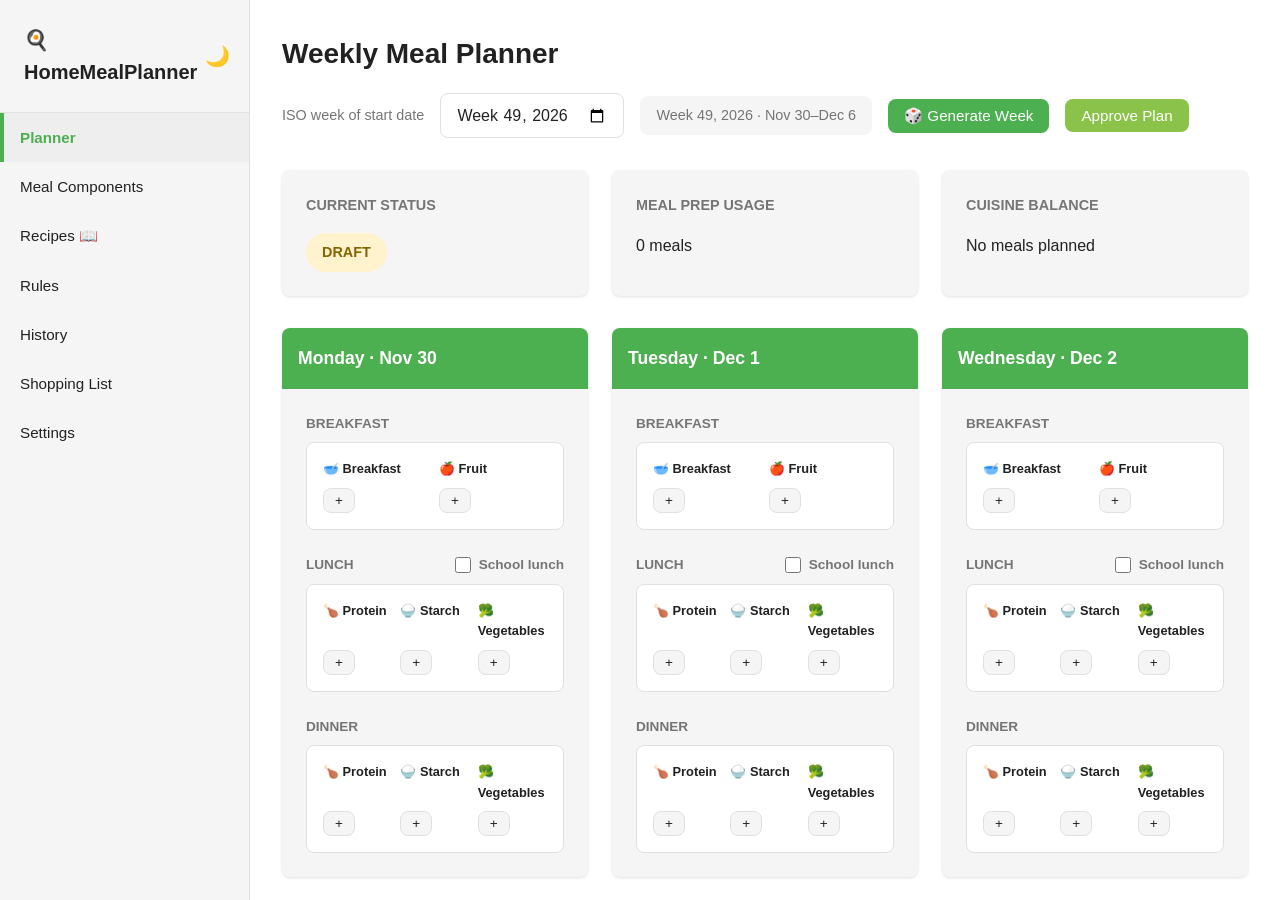
==== index.html @ 92c10267 "Use breakfast and fruit planning slots Co-authored-by: Copilot <223556219+Copilot@users.noreply.gith" ====
<!DOCTYPE html>
<html lang="en">
<head>
    <meta charset="UTF-8">
    <meta name="viewport" content="width=device-width, initial-scale=1.0">
    <title>HomeMealPlanner - Weekly Meal Planning Made Easy</title>
    <link rel="stylesheet" href="css/styles.css">
</head>
<body>
    <div class="app-container">
        <!-- Navigation -->
        <nav class="main-nav">
            <div class="nav-header">
                <h1 class="logo">🍳 HomeMealPlanner</h1>
                <button id="theme-toggle" class="theme-toggle" title="Toggle dark mode">
                    <span class="theme-icon">🌙</span>
                </button>
            </div>
            <ul class="nav-links">
                <li><button class="nav-btn active" data-page="planner">Planner</button></li>
                <li><button class="nav-btn" data-page="meals">Meal Components</button></li>
                <li><button class="nav-btn" data-page="recipes">Recipes 📖</button></li>
                <li><button class="nav-btn" data-page="rules">Rules</button></li>
                <li><button class="nav-btn" data-page="history">History</button></li>
                <li><button class="nav-btn" data-page="shopping">Shopping List</button></li>
                <li><button class="nav-btn" data-page="settings">Settings</button></li>
            </ul>
        </nav>

        <!-- Main Content -->
        <main class="main-content">
            <!-- Planner Page -->
            <section id="planner-page" class="page active">
                <div class="page-header">
                    <h2>Weekly Meal Planner</h2>
                    <div class="header-actions">
                        <label class="week-select-label" for="week-selector">ISO week of start date</label>
                        <input id="week-selector" class="week-selector" type="week" aria-label="Select plan week">
                        <span id="week-display" class="week-display"></span>
                        <button id="btn-generate-week" class="btn btn-primary"><span aria-hidden="true">🎲</span> Generate Week</button>
                        <button id="btn-approve-plan" class="btn btn-success">Approve Plan</button>
                    </div>
                </div>

                <!-- Dashboard Widgets -->
                <div class="dashboard-widgets">
                    <div class="widget">
                        <h3>Current Status</h3>
                        <div id="status-badge" class="status-badge draft">Draft</div>
                    </div>
                    <div class="widget">
                        <h3>Meal Prep Usage</h3>
                        <div id="meal-prep-count">0 meals</div>
                    </div>
                    <div class="widget">
                        <h3>Cuisine Balance</h3>
                        <div id="cuisine-summary">No data</div>
                    </div>
                </div>

                <!-- Week View -->
                <div class="week-container">
                    <div id="week-view" class="week-view">
                        <!-- Days dynamically inserted -->
                    </div>
                </div>

                <!-- Quick Actions -->
                <div class="quick-actions">
                    <button id="btn-regenerate-breakfast" class="btn btn-secondary">Regenerate Breakfast</button>
                    <button id="btn-regenerate-lunch" class="btn btn-secondary">Regenerate Lunch</button>
                    <button id="btn-regenerate-dinner" class="btn btn-secondary">Regenerate Dinner</button>
                </div>
            </section>

            <!-- Meals Page -->
            <section id="meals-page" class="page">
                <div class="page-header">
                    <h2>Meal Components</h2>
                    <button id="btn-add-meal" class="btn btn-primary">+ Add Component</button>
                </div>

                <p class="meal-components-intro">Add reusable components and assign their categories. Breakfast combines a breakfast component and fruit; lunch and dinner combine protein, starch and vegetables. Recipes are linked to components.</p>

                <!-- Search and Filter -->
                <div class="search-filter">
                    <input type="text" id="meal-search" placeholder="Search components..." class="search-input">
                    <select id="meal-filter-category" class="filter-select" aria-label="Filter by component category">
                        <option value="">All Categories</option>
                        <option value="Breakfast">Breakfast</option>
                        <option value="Protein">Protein</option>
                        <option value="Starch">Starch</option>
                        <option value="Fruit">Fruit</option>
                        <option value="Vegetables">Vegetables</option>
                    </select>
                    <select id="meal-filter-type" class="filter-select">
                        <option value="">All Types</option>
                        <option value="Breakfast">Breakfast</option>
                        <option value="Lunch">Lunch</option>
                        <option value="Dinner">Dinner</option>
                    </select>
                    <select id="meal-filter-cuisine" class="filter-select">
                        <option value="">All Cuisines</option>
                        <option value="Italian">Italian</option>
                        <option value="Indian">Indian</option>
                        <option value="Mexican">Mexican</option>
                        <option value="Asian">Asian</option>
                        <option value="Mediterranean">Mediterranean</option>
                        <option value="American">American</option>
                        <option value="Other">Other</option>
                    </select>
                </div>

                <!-- Meals Grid -->
                <div id="meals-grid" class="meals-grid">
                    <!-- Meal cards dynamically inserted -->
                </div>
            </section>

            <!-- Recipes Page -->
            <section id="recipes-page" class="page">
                <div class="page-header">
                    <h2>Recipes 📖</h2>
                    <div class="header-actions">
                        <button id="btn-add-recipe" class="btn btn-primary">+ Add Manually</button>
                        <button id="btn-load-recipe-link" class="btn btn-secondary">Load from Link</button>
                    </div>
                </div>

                <!-- Search -->
                <div class="search-filter">
                    <input type="text" id="recipe-search" placeholder="Search recipes..." class="search-input">
                </div>

                <!-- Recipes Grid -->
                <div id="recipes-grid" class="meals-grid">
                    <!-- Recipe cards dynamically inserted -->
                </div>
            </section>

            <!-- Rules Page -->
            <section id="rules-page" class="page">
                <div class="page-header">
                    <h2>Planning Rules</h2>
                    <button id="btn-add-rule" class="btn btn-primary">+ Add Custom Rule</button>
                </div>

                <div id="rules-list" class="rules-list">
                    <!-- Rules dynamically inserted -->
                </div>
            </section>

            <!-- History Page -->
            <section id="history-page" class="page">
                <div class="page-header">
                    <h2>Planning History</h2>
                </div>

                <div class="history-controls">
                    <input type="text" id="history-search" placeholder="Search meals, cuisines..." class="search-input">
                </div>

                <div id="history-list" class="history-list">
                    <!-- History items dynamically inserted -->
                </div>
            </section>

            <!-- Shopping List Page -->
            <section id="shopping-page" class="page">
                <div class="page-header">
                    <h2>Shopping List</h2>
                    <div class="header-actions">
                        <button id="btn-print-shopping" class="btn btn-secondary">Print</button>
                        <button id="btn-export-shopping" class="btn btn-secondary">Export</button>
                    </div>
                </div>

                <div id="shopping-list" class="shopping-list">
                    <!-- Shopping items dynamically inserted -->
                </div>
            </section>

            <!-- Settings Page -->
            <section id="settings-page" class="page">
                <div class="page-header">
                    <h2>Settings</h2>
                </div>

                <div class="settings-form">
                    <div class="setting-group">
                        <label for="planning-start-day">Planning week starts on:</label>
                        <select id="planning-start-day">
                            <option>Monday</option>
                            <option>Tuesday</option>
                            <option>Wednesday</option>
                            <option>Thursday</option>
                            <option>Friday</option>
                            <option>Saturday</option>
                            <option>Sunday</option>
                        </select>
                        <small>Each plan covers seven days. Changing the start day opens a separate period; existing plans are kept.</small>
                    </div>
                    <div class="setting-group">
                        <label for="cook-for-days">Cook Meals For (days):</label>
                        <input type="number" id="cook-for-days" min="1" max="7" value="2">
                    </div>

                    <div class="setting-group">
                        <label for="history-weeks">Weeks to Avoid in History:</label>
                        <input type="number" id="history-weeks" min="1" max="52" value="4">
                    </div>

                    <div class="setting-group">
                        <label for="recipe-proxy-url">Recipe import proxy URL (optional):</label>
                        <input type="url" id="recipe-proxy-url" placeholder="https://your-worker.workers.dev">
                        <small>Configure a deployed Cloudflare Worker to import from sites that block direct browser access. See the README for setup.</small>
                    </div>

                    <div class="setting-group">
                        <button id="btn-backup" class="btn btn-secondary">Backup Data</button>
                        <button id="btn-restore" class="btn btn-secondary">Restore Data</button>
                    </div>

                    <div class="setting-group">
                        <button id="btn-export-meals" class="btn btn-secondary">Export Component Details</button>
                        <button id="btn-import-meals" class="btn btn-secondary">Import Component Details</button>
                        <small>Use Backup Data to include older simple components. Import replaces saved component details.</small>
                    </div>

                    <div class="setting-group">
                        <button id="btn-save-settings" class="btn btn-primary">Save Settings</button>
                    </div>
                </div>
            </section>
        </main>
    </div>

    <!-- Modals -->
    
    <!-- Add/Edit Meal Modal -->
    <div id="meal-modal" class="modal">
        <div class="modal-content">
            <span class="close-modal">&times;</span>
            <h2 id="meal-modal-title">Add Component</h2>
            <form id="meal-form">
                <div class="form-group">
                    <label for="meal-name">Component Name:</label>
                    <input type="text" id="meal-name" required>
                    <button type="button" id="btn-find-component-info" class="btn btn-secondary">Find ingredients and tags</button>
                    <small>Searches Wikidata using the component name. Choose the correct food and review suggestions; results may be incomplete or inaccurate.</small>
                    <div id="component-info-status" role="status" aria-live="polite"></div>
                    <div id="component-info-results" class="component-info-results"></div>
                    <div id="component-info-preview"></div>
                </div>

                <div class="form-group">
                    <label for="meal-image-url">Component photo URL (optional):</label>
                    <input type="url" id="meal-image-url" placeholder="https://example.com/photo.jpg">
                    <small>Use an image you have permission to display, or search Wikimedia Commons below. A linked recipe photo is used when no component photo is set.</small>
                    <div id="component-photo-preview"></div>
                    <div class="component-photo-search">
                        <input type="text" id="meal-photo-query" aria-label="Photo search terms" placeholder="Photo search terms (defaults to component name)">
                        <button type="button" id="btn-search-component-photo" class="btn btn-secondary">Find photos</button>
                    </div>
                    <small>Searching sends the search terms to Wikimedia Commons.</small>
                    <div id="component-photo-status" role="status" aria-live="polite"></div>
                    <div id="component-photo-results" class="component-photo-results"></div>
                    <div id="component-photo-credit"></div>
                </div>

                <fieldset class="form-group checkbox-options">
                    <legend>Meal types (select all that apply):</legend>
                    <div class="checkbox-options-grid">
                        <label><input type="checkbox" name="meal-type" value="Breakfast"> Breakfast</label>
                        <label><input type="checkbox" name="meal-type" value="Lunch"> Lunch</label>
                        <label><input type="checkbox" name="meal-type" value="Dinner"> Dinner</label>
                    </div>
                    <small>Select at least one meal type.</small>
                </fieldset>

                <fieldset class="form-group checkbox-options">
                    <legend>Categories (select all that apply):</legend>
                    <div class="checkbox-options-grid">
                        <label><input type="checkbox" name="meal-category" value="Breakfast"> 🥣 Breakfast</label>
                        <label><input type="checkbox" name="meal-category" value="Protein"> 🍗 Protein</label>
                        <label><input type="checkbox" name="meal-category" value="Starch"> 🍚 Starch</label>
                        <label><input type="checkbox" name="meal-category" value="Fruit"> 🍎 Fruit</label>
                        <label><input type="checkbox" name="meal-category" value="Vegetables"> 🥦 Vegetables</label>
                    </div>
                    <small>Choose at least one category for planning. Linked recipe categories are also included; edit the recipe to change them.</small>
                </fieldset>

                <div class="form-group">
                    <label for="meal-cuisine">Cuisine:</label>
                    <input type="text" id="meal-cuisine" placeholder="e.g., Italian">
                </div>

                <div class="form-group" id="meal-protein-group" hidden>
                    <label for="meal-protein">Protein type (optional):</label>
                    <select id="meal-protein">
                        <option value="">Select or Enter</option>
                        <option value="Chicken">Chicken</option>
                        <option value="Fish">Fish</option>
                        <option value="Beef">Beef</option>
                        <option value="Pork">Pork</option>
                        <option value="Vegetarian">Vegetarian</option>
                        <option value="Vegan">Vegan</option>
                    </select>
                    <input type="text" id="meal-protein-custom" placeholder="Or enter custom protein">
                </div>

                <div class="form-group">
                    <label for="meal-difficulty">Difficulty:</label>
                    <select id="meal-difficulty">
                        <option value="Easy">Easy</option>
                        <option value="Medium">Medium</option>
                        <option value="Hard">Hard</option>
                    </select>
                </div>

                <div class="form-group">
                    <label>Meal Prep Friendly:</label>
                    <div class="checkbox-inline">
                        <input type="checkbox" id="meal-prep-friendly">
                        <label for="meal-prep-friendly">Yes</label>
                    </div>
                </div>

                <div class="form-group" id="meal-prep-days-group" style="display:none;">
                    <label for="meal-prep-days">Meal Prep Days:</label>
                    <input type="number" id="meal-prep-days" min="1" max="7" value="2">
                </div>

                <div class="form-group">
                    <label for="meal-ingredients">Ingredients (comma-separated):</label>
                    <textarea id="meal-ingredients" rows="3" placeholder="Chicken, Rice, Tomatoes, ..."></textarea>
                </div>

                <div class="form-group">
                    <label for="meal-food-groups">Food Groups (comma-separated):</label>
                    <textarea id="meal-food-groups" rows="2" placeholder="Rice, Chicken, ..."></textarea>
                </div>

                <div class="form-group">
                    <label for="meal-tags">Tags (comma-separated):</label>
                    <input type="text" id="meal-tags" placeholder="Family Favourite, Quick, ...">
                </div>

                <div class="form-actions">
                    <button type="submit" class="btn btn-primary">Save Component</button>
                    <button type="button" id="btn-cancel-meal" class="btn btn-secondary">Cancel</button>
                </div>
            </form>
        </div>
    </div>

    <!-- Add/Edit Recipe Modal -->
    <div id="recipe-modal" class="modal">
        <div class="modal-content">
            <span class="close-modal">&times;</span>
            <h2 id="recipe-modal-title">Add Recipe</h2>
            <form id="recipe-form">
                <div class="form-group">
                    <label for="recipe-import-url">Load recipe from a webpage:</label>
                    <div class="recipe-import-controls">
                        <input type="url" id="recipe-import-url" placeholder="https://example.com/recipe">
                        <button type="button" id="btn-import-recipe-url" class="btn btn-secondary">Load Recipe</button>
                    </div>
                    <small class="recipe-import-help">Optional. Import works on sites that allow browser access and publish recipe data. You can always enter the recipe manually below.</small>
                    <div id="recipe-import-status" class="recipe-import-status" role="status" aria-live="polite"></div>
                </div>

                <div id="recipe-import-preview" class="recipe-import-preview" hidden></div>

                <div class="form-group">
                    <label for="recipe-source-url">Original recipe link:</label>
                    <input type="url" id="recipe-source-url" placeholder="https://example.com/recipe">
                </div>

                <div class="form-group">
                    <label for="recipe-image-url">Recipe image URL:</label>
                    <input type="url" id="recipe-image-url" placeholder="https://example.com/recipe-photo.jpg">
                </div>

                <div class="form-group">
                    <label for="recipe-meal-link">Connect to a meal component:</label>
                    <select id="recipe-meal-link">
                        <option value="">Not linked to a component</option>
                    </select>
                </div>

                <div class="form-group" id="recipe-create-meal-group" hidden>
                    <button type="button" id="btn-create-meal-from-recipe" class="btn btn-secondary">Create a component from this recipe</button>
                    <small class="recipe-import-help">Opens a pre-filled component form. Choose its meal types and save to link it to this recipe.</small>
                </div>

                <div class="form-group">
                    <label for="recipe-name">Recipe Name:</label>
                    <input type="text" id="recipe-name" required>
                </div>

                <fieldset class="form-group checkbox-options">
                    <legend>Recipe categories (select all that apply):</legend>
                    <div class="checkbox-options-grid">
                        <label><input type="checkbox" name="recipe-category" value="Breakfast"> Breakfast</label>
                        <label><input type="checkbox" name="recipe-category" value="Protein"> Protein</label>
                        <label><input type="checkbox" name="recipe-category" value="Starch"> Starch</label>
                        <label><input type="checkbox" name="recipe-category" value="Fruit"> Fruit</label>
                        <label><input type="checkbox" name="recipe-category" value="Vegetables"> Vegetables</label>
                        <label><input type="checkbox" name="recipe-category" value="Dessert"> Dessert</label>
                    </div>
                    <small class="recipe-import-help">Link imports suggest a category. You can select more than one or change them before saving.</small>
                </fieldset>

                <div class="form-group">
                    <label for="recipe-difficulty">Difficulty:</label>
                    <select id="recipe-difficulty">
                        <option value="Easy">Easy</option>
                        <option value="Medium">Medium</option>
                        <option value="Hard">Hard</option>
                    </select>
                </div>

                <div class="form-group">
                    <label for="recipe-prep-time">Prep Time (minutes):</label>
                    <input type="number" id="recipe-prep-time" min="0" value="15">
                </div>

                <div class="form-group">
                    <label for="recipe-cook-time">Cook Time (minutes):</label>
                    <input type="number" id="recipe-cook-time" min="0" value="30">
                </div>

                <div class="form-group">
                    <label for="recipe-servings">Servings:</label>
                    <input type="number" id="recipe-servings" min="1" value="4">
                </div>

                <div class="form-group">
                    <label for="recipe-ingredients">Ingredients (one per line, format: amount unit - ingredient):</label>
                    <textarea id="recipe-ingredients" rows="5" placeholder="2 cups flour&#10;200g butter&#10;3 eggs"></textarea>
                </div>

                <div class="form-group">
                    <label for="recipe-instructions">Instructions:</label>
                    <textarea id="recipe-instructions" rows="6" placeholder="Step-by-step instructions..."></textarea>
                </div>

                <div class="form-group">
                    <label for="recipe-notes">Notes:</label>
                    <textarea id="recipe-notes" rows="3" placeholder="Tips, variations, etc."></textarea>
                </div>

                <div class="form-group">
                    <label for="recipe-tags">Tags (comma-separated):</label>
                    <input type="text" id="recipe-tags" placeholder="Quick, Vegetarian, ...">
                </div>

                <div class="form-actions">
                    <button type="submit" class="btn btn-primary">Save Recipe</button>
                    <button type="button" class="btn btn-secondary" onclick="document.getElementById('recipe-modal').classList.remove('active')">Cancel</button>
                </div>
            </form>
        </div>
    </div>

    <!-- Add/Edit Rule Modal -->
    <div id="rule-modal" class="modal">
        <div class="modal-content">
            <span class="close-modal">&times;</span>
            <h2 id="rule-modal-title">Add Custom Rule</h2>
            <form id="rule-form">
                <div class="form-group">
                    <label for="rule-name">Rule Name:</label>
                    <input type="text" id="rule-name" required placeholder="e.g., Vegetarian Wednesday">
                </div>

                <div class="form-group">
                    <label for="rule-description">Description:</label>
                    <textarea id="rule-description" rows="2" placeholder="Describe the rule..."></textarea>
                </div>

                <div class="form-actions">
                    <button type="submit" class="btn btn-primary">Save Rule</button>
                    <button type="button" class="btn btn-secondary" onclick="document.getElementById('rule-modal').classList.remove('active')">Cancel</button>
                </div>
            </form>
        </div>
    </div>

    <!-- Recipe View Modal -->
    <div id="recipe-view-modal" class="modal" role="dialog" aria-modal="true" aria-labelledby="recipe-view-title">
        <div class="modal-content">
            <button type="button" class="close-modal recipe-view-close" aria-label="Close recipe details">&times;</button>
            <h2 id="recipe-view-title">Recipe details</h2>
            <div id="recipe-view-content"></div>
        </div>
    </div>

    <!-- Meal Picker Modal -->
    <div id="meal-picker-modal" class="modal">
        <div class="modal-content">
            <span class="close-modal">&times;</span>
            <h2 id="meal-picker-title">Select Component</h2>
            <div class="meal-picker-controls">
                <input type="text" id="picker-search" placeholder="Search components..." class="search-input" aria-label="Search components">
            </div>
            <div id="meal-picker-list" class="meal-picker-list">
                <!-- Meals dynamically inserted -->
            </div>
        </div>
    </div>

    <!-- Confirmation Modal -->
    <div id="confirm-modal" class="modal">
        <div class="modal-content">
            <h2 id="confirm-title">Confirm Action</h2>
            <p id="confirm-message"></p>
            <div class="form-actions">
                <button id="confirm-yes" class="btn btn-primary">Yes</button>
                <button id="confirm-no" class="btn btn-secondary">Cancel</button>
            </div>
        </div>
    </div>

    <!-- Scripts -->
    <script src="js/app.js"></script>
    <script src="js/storage.js"></script>
    <script src="js/repository.js"></script>
    <script src="js/rules.js"></script>
    <script src="js/planner.js"></script>
    <script src="js/shopping.js"></script>
    <script src="js/history.js"></script>
    <script src="js/settings.js"></script>
    <script src="js/recipes.js"></script>
    <script src="js/ui.js"></script>
</body>
</html>
---- css/styles.css ----
/* Root Variables */
:root {
    --primary-color: #4CAF50;
    --secondary-color: #2196F3;
    --success-color: #8BC34A;
    --danger-color: #f44336;
    --warning-color: #ff9800;
    --info-color: #2196F3;
    
    --bg-primary: #ffffff;
    --bg-secondary: #f5f5f5;
    --bg-tertiary: #eeeeee;
    --text-primary: #212121;
    --text-secondary: #757575;
    --border-color: #e0e0e0;
    
    --shadow-sm: 0 1px 3px rgba(0,0,0,0.12);
    --shadow-md: 0 4px 6px rgba(0,0,0,0.15);
    --shadow-lg: 0 8px 16px rgba(0,0,0,0.2);
    
    --spacing-xs: 0.25rem;
    --spacing-sm: 0.5rem;
    --spacing-md: 1rem;
    --spacing-lg: 1.5rem;
    --spacing-xl: 2rem;
    
    --border-radius: 8px;
    --transition: all 0.3s ease;
}

/* Dark Mode */
body.dark-mode {
    --bg-primary: #121212;
    --bg-secondary: #1e1e1e;
    --bg-tertiary: #2c2c2c;
    --text-primary: #ffffff;
    --text-secondary: #b0b0b0;
    --border-color: #404040;
}

/* Global Styles */
* {
    margin: 0;
    padding: 0;
    box-sizing: border-box;
}

html, body {
    height: 100%;
    width: 100%;
}

body {
    font-family: -apple-system, BlinkMacSystemFont, 'Segoe UI', Roboto, Oxygen, Ubuntu, Cantarell, sans-serif;
    background-color: var(--bg-primary);
    color: var(--text-primary);
    transition: var(--transition);
    line-height: 1.6;
}

/* App Container */
.app-container {
    display: flex;
    height: 100vh;
    overflow: hidden;
}

/* Navigation */
.main-nav {
    width: 250px;
    background-color: var(--bg-secondary);
    border-right: 1px solid var(--border-color);
    overflow-y: auto;
    display: flex;
    flex-direction: column;
}

.nav-header {
    padding: var(--spacing-lg);
    border-bottom: 1px solid var(--border-color);
    display: flex;
    justify-content: space-between;
    align-items: center;
}

.logo {
    font-size: 1.25rem;
    font-weight: 600;
    margin: 0;
}

.theme-toggle {
    background: none;
    border: none;
    cursor: pointer;
    font-size: 1.25rem;
    padding: var(--spacing-sm);
    border-radius: 50%;
    transition: var(--transition);
}

.theme-toggle:hover {
    background-color: var(--border-color);
}

.nav-links {
    list-style: none;
    flex: 1;
    overflow-y: auto;
}

.nav-btn {
    width: 100%;
    padding: var(--spacing-md);
    border: none;
    background: none;
    color: var(--text-primary);
    cursor: pointer;
    text-align: left;
    transition: var(--transition);
    border-left: 4px solid transparent;
    font-size: 0.95rem;
}

.nav-btn:hover {
    background-color: var(--bg-tertiary);
}

.nav-btn.active {
    background-color: var(--bg-tertiary);
    border-left-color: var(--primary-color);
    color: var(--primary-color);
    font-weight: 600;
}

/* Main Content */
.main-content {
    flex: 1;
    overflow-y: auto;
    padding: var(--spacing-xl);
    background-color: var(--bg-primary);
}

.page {
    display: none;
}

.page.active {
    display: block;
    animation: fadeIn 0.3s ease-in;
}

@keyframes fadeIn {
    from {
        opacity: 0;
    }
    to {
        opacity: 1;
    }
}

/* Page Header */
.page-header {
    display: flex;
    justify-content: space-between;
    align-items: center;
    margin-bottom: var(--spacing-xl);
    flex-wrap: wrap;
    gap: var(--spacing-md);
}

.page-header h2 {
    font-size: 1.75rem;
    color: var(--text-primary);
}

.header-actions {
    display: flex;
    gap: var(--spacing-md);
    align-items: center;
    flex-wrap: wrap;
}

.week-display {
    font-size: 0.9rem;
    color: var(--text-secondary);
    background-color: var(--bg-secondary);
    padding: var(--spacing-sm) var(--spacing-md);
    border-radius: var(--border-radius);
}

.week-select-label {
    font-size: 0.9rem;
    color: var(--text-secondary);
}

.week-selector {
    padding: var(--spacing-sm) var(--spacing-md);
    border: 1px solid var(--border-color);
    border-radius: var(--border-radius);
    background-color: var(--bg-primary);
    color: var(--text-primary);
    font: inherit;
}

/* Buttons */
.btn {
    padding: var(--spacing-sm) var(--spacing-md);
    border: none;
    border-radius: var(--border-radius);
    cursor: pointer;
    font-size: 0.95rem;
    font-weight: 500;
    transition: var(--transition);
    white-space: nowrap;
}

.btn-primary {
    background-color: var(--primary-color);
    color: white;
}

.btn-primary:hover {
    background-color: #45a049;
    box-shadow: var(--shadow-md);
}

.btn-secondary {
    background-color: var(--bg-secondary);
    color: var(--text-primary);
    border: 1px solid var(--border-color);
}

.btn-secondary:hover {
    background-color: var(--bg-tertiary);
}

.btn-success {
    background-color: var(--success-color);
    color: white;
}

.btn-success:hover {
    background-color: #7cb342;
    box-shadow: var(--shadow-md);
}

.btn-danger {
    background-color: var(--danger-color);
    color: white;
}

.btn-danger:hover {
    background-color: #da190b;
    box-shadow: var(--shadow-md);
}

.btn-sm {
    padding: var(--spacing-xs) var(--spacing-sm);
    font-size: 0.85rem;
}

/* Dashboard Widgets */
.dashboard-widgets {
    display: grid;
    grid-template-columns: repeat(auto-fit, minmax(200px, 1fr));
    gap: var(--spacing-lg);
    margin-bottom: var(--spacing-xl);
}

.widget {
    background-color: var(--bg-secondary);
    padding: var(--spacing-lg);
    border-radius: var(--border-radius);
    box-shadow: var(--shadow-sm);
}

.widget h3 {
    font-size: 0.9rem;
    color: var(--text-secondary);
    margin-bottom: var(--spacing-md);
    text-transform: uppercase;
    font-weight: 600;
}

.status-badge {
    display: inline-block;
    padding: var(--spacing-sm) var(--spacing-md);
    border-radius: 20px;
    font-size: 0.9rem;
    font-weight: 600;
    text-transform: uppercase;
}

.status-badge.draft {
    background-color: #fff3cd;
    color: #856404;
}

.status-badge.approved {
    background-color: #d4edda;
    color: #155724;
}

/* Week View */
.week-container {
    margin-bottom: var(--spacing-xl);
}

.week-view {
    display: grid;
    grid-template-columns: repeat(auto-fit, minmax(300px, 1fr));
    gap: var(--spacing-lg);
}

.day-card {
    background-color: var(--bg-secondary);
    border-radius: var(--border-radius);
    overflow: hidden;
    box-shadow: var(--shadow-sm);
    transition: var(--transition);
}

.day-card:hover {
    box-shadow: var(--shadow-md);
}

.day-header {
    background-color: var(--primary-color);
    color: white;
    padding: var(--spacing-md);
    font-weight: 600;
    font-size: 1.1rem;
}

.day-meals {
    padding: var(--spacing-lg);
}

.meal-slot {
    margin-bottom: var(--spacing-lg);
}

.meal-slot:last-child {
    margin-bottom: 0;
}

.meal-slot-label {
    display: flex;
    align-items: center;
    justify-content: space-between;
    gap: var(--spacing-sm);
    font-size: 0.85rem;
    color: var(--text-secondary);
    text-transform: uppercase;
    font-weight: 600;
    margin-bottom: var(--spacing-sm);
}

.school-lunch-toggle {
    display: inline-flex;
    align-items: center;
    gap: var(--spacing-sm);
    text-transform: none;
    white-space: nowrap;
    cursor: pointer;
}

.school-lunch-toggle input {
    width: 16px;
    height: 16px;
    cursor: pointer;
}

.meal-item {
    background-color: var(--bg-primary);
    border: 1px solid var(--border-color);
    border-radius: var(--border-radius);
    padding: var(--spacing-md);
    transition: var(--transition);
    min-height: 60px;
    display: flex;
    flex-direction: column;
    justify-content: space-between;
}

.meal-item:hover {
    border-color: var(--primary-color);
    box-shadow: var(--shadow-sm);
}

.planner-meal-image {
    display: block;
    width: 100%;
    height: 80px;
    object-fit: cover;
    border-radius: var(--border-radius);
    margin-bottom: var(--spacing-sm);
}

.planner-meal-open {
    display: block;
    width: 100%;
    padding: 0;
    border: 0;
    background: transparent;
    color: inherit;
    font: inherit;
    text-align: left;
    cursor: pointer;
}

.planner-components {
    display: grid;
    grid-template-columns: repeat(3, minmax(0, 1fr));
    gap: var(--spacing-sm);
}

.planner-components-breakfast {
    grid-template-columns: repeat(2, minmax(0, 1fr));
}

.planner-component {
    min-width: 0;
    display: flex;
    flex-direction: column;
    align-items: flex-start;
    gap: var(--spacing-sm);
    overflow-wrap: anywhere;
}

.planner-component-label {
    font-size: 0.8rem;
    font-weight: 600;
}

.planner-add-component {
    min-width: 2rem;
    margin-top: auto;
}

.meal-name {
    font-weight: 600;
    margin-bottom: var(--spacing-xs);
}

.meal-info {
    font-size: 0.85rem;
    color: var(--text-secondary);
}

.meal-item.school-lunch {
    background-color: #f0f4c3;
    border-color: #f57c00;
    opacity: 0.8;
}

.meal-item.empty {
    background-color: var(--bg-tertiary);
    border: 2px dashed var(--border-color);
    opacity: 0.5;
}

/* Quick Actions */
.quick-actions {
    display: flex;
    gap: var(--spacing-md);
    flex-wrap: wrap;
    margin-top: var(--spacing-xl);
}

/* Search and Filter */
.search-filter {
    display: flex;
    gap: var(--spacing-md);
    margin-bottom: var(--spacing-lg);
    flex-wrap: wrap;
}

.search-input {
    flex: 1;
    min-width: 200px;
    padding: var(--spacing-md);
    border: 1px solid var(--border-color);
    border-radius: var(--border-radius);
    background-color: var(--bg-primary);
    color: var(--text-primary);
    font-size: 0.95rem;
}

.search-input:focus {
    outline: none;
    border-color: var(--primary-color);
    box-shadow: 0 0 0 3px rgba(76, 175, 80, 0.1);
}

.filter-select {
    padding: var(--spacing-md);
    border: 1px solid var(--border-color);
    border-radius: var(--border-radius);
    background-color: var(--bg-primary);
    color: var(--text-primary);
    cursor: pointer;
    font-size: 0.95rem;
}

.filter-select:focus {
    outline: none;
    border-color: var(--primary-color);
}

/* Meals Grid */
.meals-grid {
    display: grid;
    grid-template-columns: repeat(auto-fill, minmax(250px, 1fr));
    gap: var(--spacing-lg);
}

.meal-card {
    background-color: var(--bg-secondary);
    border-radius: var(--border-radius);
    padding: var(--spacing-lg);
    box-shadow: var(--shadow-sm);
    transition: var(--transition);
    cursor: pointer;
    display: flex;
    flex-direction: column;
}

.meal-card:hover {
    box-shadow: var(--shadow-md);
    transform: translateY(-2px);
}

.meal-card-header {
    display: flex;
    justify-content: space-between;
    align-items: start;
    margin-bottom: var(--spacing-md);
}

.meal-card-title {
    font-size: 1.1rem;
    font-weight: 600;
    margin-bottom: var(--spacing-sm);
}

.meal-card-meta {
    display: flex;
    flex-wrap: wrap;
    gap: var(--spacing-sm);
    margin-bottom: var(--spacing-md);
    font-size: 0.85rem;
}

.badge {
    background-color: var(--primary-color);
    color: white;
    padding: 2px 8px;
    border-radius: 12px;
    font-size: 0.75rem;
}

.meal-card-actions {
    display: flex;
    gap: var(--spacing-sm);
    margin-top: auto;
}

.meal-card-actions .btn {
    flex: 1;
}

.meal-components-intro {
    color: var(--text-secondary);
    margin-bottom: var(--spacing-md);
}

.linked-recipes {
    margin-top: var(--spacing-sm);
    overflow-wrap: anywhere;
}

.linked-recipe-button {
    display: block;
    padding: var(--spacing-xs) 0;
    border: 0;
    background: transparent;
    color: var(--primary-color);
    font: inherit;
    text-align: left;
    text-decoration: underline;
    cursor: pointer;
}

.linked-recipe-button:focus-visible {
    outline: 2px solid var(--primary-color);
    outline-offset: 2px;
}

/* Rules List */
.rules-list {
    display: grid;
    gap: var(--spacing-lg);
}

.rule-item {
    background-color: var(--bg-secondary);
    padding: var(--spacing-lg);
    border-radius: var(--border-radius);
    box-shadow: var(--shadow-sm);
    display: grid;
    grid-template-columns: 1fr auto;
    gap: var(--spacing-lg);
    align-items: center;
}

.rule-info h3 {
    font-size: 1rem;
    margin-bottom: var(--spacing-sm);
}

.rule-info p {
    font-size: 0.9rem;
    color: var(--text-secondary);
    margin-bottom: var(--spacing-md);
}

.rule-controls {
    display: flex;
    flex-direction: column;
    gap: var(--spacing-md);
    align-items: flex-end;
}

.rule-toggle {
    display: flex;
    align-items: center;
    gap: var(--spacing-sm);
}

.toggle-switch {
    width: 50px;
    height: 26px;
    background-color: var(--border-color);
    border-radius: 13px;
    cursor: pointer;
    position: relative;
    transition: var(--transition);
}

.toggle-switch.active {
    background-color: var(--primary-color);
}

.toggle-switch::after {
    content: '';
    position: absolute;
    width: 22px;
    height: 22px;
    background-color: white;
    border-radius: 50%;
    top: 2px;
    left: 2px;
    transition: var(--transition);
}

.toggle-switch.active::after {
    left: 26px;
}

.rule-strength {
    display: flex;
    flex-direction: column;
    align-items: center;
    gap: var(--spacing-sm);
    min-width: 150px;
}

.rule-strength-slider {
    width: 100%;
    cursor: pointer;
}

.rule-strength-label {
    font-size: 0.85rem;
    font-weight: 600;
    color: var(--text-secondary);
}

.rule-actions {
    display: flex;
    gap: var(--spacing-sm);
}

/* History List */
.history-controls {
    margin-bottom: var(--spacing-lg);
}

.history-list {
    display: grid;
    gap: var(--spacing-lg);
}

.history-item {
    background-color: var(--bg-secondary);
    padding: var(--spacing-lg);
    border-radius: var(--border-radius);
    box-shadow: var(--shadow-sm);
    transition: var(--transition);
}

.history-item:hover {
    box-shadow: var(--shadow-md);
}

.history-header {
    display: flex;
    justify-content: space-between;
    align-items: center;
    margin-bottom: var(--spacing-md);
    flex-wrap: wrap;
    gap: var(--spacing-md);
}

.history-week-info {
    font-size: 1rem;
    font-weight: 600;
}

.history-date {
    font-size: 0.85rem;
    color: var(--text-secondary);
}

.history-status {
    font-size: 0.85rem;
    font-weight: 600;
    text-transform: uppercase;
}

.history-preview {
    display: grid;
    grid-template-columns: repeat(auto-fit, minmax(100px, 1fr));
    gap: var(--spacing-md);
    margin-top: var(--spacing-md);
}

.history-day-preview {
    background-color: var(--bg-primary);
    padding: var(--spacing-md);
    border-radius: var(--border-radius);
    font-size: 0.85rem;
}

.history-day-preview-title {
    font-weight: 600;
    margin-bottom: var(--spacing-sm);
}

.history-actions {
    display: flex;
    gap: var(--spacing-sm);
    margin-top: var(--spacing-md);
}

/* Shopping List */
.shopping-list {
    display: grid;
    gap: var(--spacing-md);
}

.shopping-item {
    background-color: var(--bg-secondary);
    padding: var(--spacing-md);
    border-radius: var(--border-radius);
    display: grid;
    grid-template-columns: auto 1fr auto;
    gap: var(--spacing-md);
    align-items: center;
}

.shopping-item-checkbox {
    width: 20px;
    height: 20px;
    cursor: pointer;
}

.shopping-item-name {
    font-weight: 500;
}

.shopping-item-quantity {
    text-align: right;
    min-width: 100px;
}

.shopping-item.purchased {
    opacity: 0.6;
}

.shopping-item.purchased .shopping-item-name {
    text-decoration: line-through;
    color: var(--text-secondary);
}

/* Settings */
.settings-form {
    display: grid;
    gap: var(--spacing-lg);
    max-width: 500px;
}

.setting-group {
    display: grid;
    gap: var(--spacing-md);
}

.setting-group label {
    font-weight: 600;
}

.setting-group input[type="number"],
.setting-group input[type="text"],
.setting-group input[type="url"],
.setting-group textarea,
.setting-group select {
    padding: var(--spacing-md);
    border: 1px solid var(--border-color);
    border-radius: var(--border-radius);
    background-color: var(--bg-primary);
    color: var(--text-primary);
    font-size: 0.95rem;
    font-family: inherit;
}

.setting-group input:focus,
.setting-group textarea:focus,
.setting-group select:focus {
    outline: none;
    border-color: var(--primary-color);
    box-shadow: 0 0 0 3px rgba(76, 175, 80, 0.1);
}

.checkbox-group {
    display: grid;
    grid-template-columns: repeat(auto-fit, minmax(150px, 1fr));
    gap: var(--spacing-md);
}

.checkbox-group label {
    display: flex;
    align-items: center;
    gap: var(--spacing-sm);
    cursor: pointer;
    font-weight: normal;
}

.checkbox-group input[type="checkbox"],
.checkbox-inline input[type="checkbox"] {
    cursor: pointer;
    width: 18px;
    height: 18px;
}

/* Modals */
.modal {
    display: none;
    position: fixed;
    z-index: 1000;
    left: 0;
    top: 0;
    width: 100%;
    height: 100%;
    background-color: rgba(0, 0, 0, 0.5);
    animation: fadeIn 0.3s ease-in;
}

.modal.active {
    display: flex;
    align-items: center;
    justify-content: center;
}

.modal-content {
    background-color: var(--bg-primary);
    padding: var(--spacing-xl);
    border-radius: var(--border-radius);
    width: 90%;
    max-width: 500px;
    max-height: 90vh;
    overflow-y: auto;
    position: relative;
    box-shadow: var(--shadow-lg);
}

.close-modal {
    position: absolute;
    right: var(--spacing-lg);
    top: var(--spacing-lg);
    font-size: 2rem;
    font-weight: bold;
    cursor: pointer;
    color: var(--text-secondary);
    transition: var(--transition);
}

.close-modal:hover {
    color: var(--text-primary);
}

.recipe-view-close {
    padding: 0;
    border: 0;
    background: transparent;
}

.recipe-view-section + .recipe-view-section {
    margin-top: var(--spacing-xl);
}

.recipe-view-text {
    font: inherit;
    white-space: pre-wrap;
    overflow-wrap: anywhere;
}

.modal-content h2 {
    margin-bottom: var(--spacing-lg);
}

/* Forms */
.form-group {
    display: grid;
    gap: var(--spacing-sm);
    margin-bottom: var(--spacing-lg);
}

#meal-protein-group[hidden] {
    display: none;
}

.component-info-results {
    display: grid;
    gap: var(--spacing-sm);
    max-height: 220px;
    overflow-y: auto;
}

.component-info-results button {
    text-align: left;
}

#component-info-preview:not(:empty) {
    display: grid;
    gap: var(--spacing-sm);
    padding: var(--spacing-md);
    border: 1px solid var(--border-color);
    border-radius: var(--border-radius);
}

.component-info-results + #component-info-preview p {
    margin: 0;
}

.component-photo-search {
    display: flex;
    flex-wrap: wrap;
    gap: var(--spacing-sm);
}

.component-photo-search input {
    min-width: 0;
    flex: 1;
}

.component-photo-results {
    display: grid;
    grid-template-columns: repeat(auto-fit, minmax(150px, 1fr));
    gap: var(--spacing-md);
    max-height: 400px;
    overflow-y: auto;
}

.component-photo-result {
    width: 100%;
    padding: var(--spacing-sm);
    border: 1px solid var(--border-color);
    border-radius: var(--border-radius);
    background: var(--bg-secondary);
    color: var(--text-primary);
    font: inherit;
    cursor: pointer;
    overflow-wrap: anywhere;
}

.component-photo-thumbnail {
    width: 100%;
    height: 100px;
    object-fit: cover;
    border-radius: var(--border-radius);
}

.component-photo-preview-image {
    display: block;
    max-width: 220px;
    max-height: 150px;
    object-fit: cover;
    border-radius: var(--border-radius);
}

.component-photo-credit {
    font-size: 0.7rem;
    overflow-wrap: anywhere;
}

.checkbox-options {
    min-width: 0;
    padding: 0;
    border: 0;
}

.checkbox-options legend {
    margin-bottom: var(--spacing-sm);
    font-weight: 600;
    font-size: 0.95rem;
}

.checkbox-options-grid {
    display: flex;
    flex-wrap: wrap;
    gap: var(--spacing-md);
}

.checkbox-options-grid label {
    display: inline-flex;
    align-items: center;
    gap: var(--spacing-xs);
    font-weight: 400;
}

.checkbox-options-grid input[type="checkbox"] {
    width: 18px;
    height: 18px;
    cursor: pointer;
}

.form-group label {
    font-weight: 600;
    font-size: 0.95rem;
}

.form-group input[type="text"],
.form-group input[type="number"],
.form-group input[type="email"],
.form-group input[type="url"],
.form-group input[type="date"],
.form-group textarea,
.form-group select {
    padding: var(--spacing-md);
    border: 1px solid var(--border-color);
    border-radius: var(--border-radius);
    background-color: var(--bg-primary);
    color: var(--text-primary);
    font-size: 0.95rem;
    font-family: inherit;
}

.form-group input:focus,
.form-group textarea:focus,
.form-group select:focus {
    outline: none;
    border-color: var(--primary-color);
    box-shadow: 0 0 0 3px rgba(76, 175, 80, 0.1);
}

.form-actions {
    display: flex;
    gap: var(--spacing-md);
    justify-content: flex-end;
    margin-top: var(--spacing-xl);
}

.form-actions .btn {
    min-width: 120px;
}

.recipe-import-controls {
    display: flex;
    gap: var(--spacing-sm);
}

.recipe-import-controls input {
    flex: 1;
    min-width: 0;
}

.recipe-import-help,
.recipe-import-status {
    color: var(--text-secondary);
    font-size: 0.85rem;
}

.recipe-import-status.error {
    color: var(--danger-color);
}

.recipe-import-status.success {
    color: var(--primary-color);
}

.recipe-source-link {
    margin-bottom: var(--spacing-md);
    overflow-wrap: anywhere;
}

.recipe-import-preview {
    background-color: var(--bg-secondary);
    border: 1px solid var(--border-color);
    border-radius: var(--border-radius);
    padding: var(--spacing-md);
    margin-bottom: var(--spacing-lg);
}

.recipe-import-preview h3,
.recipe-import-preview h4 {
    margin-bottom: var(--spacing-sm);
}

.recipe-import-preview section {
    margin-top: var(--spacing-md);
}

.recipe-import-preview ul,
.recipe-import-preview ol {
    padding-left: var(--spacing-xl);
}

.recipe-import-preview img,
.recipe-card-image {
    display: block;
    width: 100%;
    max-height: 240px;
    object-fit: cover;
    border-radius: var(--border-radius);
    margin-bottom: var(--spacing-md);
}

/* Meal Picker */
.meal-picker-controls {
    display: flex;
    gap: var(--spacing-md);
    margin-bottom: var(--spacing-lg);
}

.meal-picker-list {
    display: grid;
    gap: var(--spacing-md);
    max-height: 400px;
    overflow-y: auto;
}

.meal-picker-item {
    background-color: var(--bg-secondary);
    padding: var(--spacing-md);
    border-radius: var(--border-radius);
    cursor: pointer;
    transition: var(--transition);
    border: 1px solid transparent;
    color: var(--text-primary);
    font: inherit;
    text-align: left;
}

.meal-picker-item:hover {
    background-color: var(--bg-tertiary);
    border-color: var(--primary-color);
}

/* Responsive */
@media (max-width: 768px) {
    .app-container {
        flex-direction: column;
    }

    .main-nav {
        width: 100%;
        height: auto;
        border-right: none;
        border-bottom: 1px solid var(--border-color);
    }

    .nav-links {
        display: flex;
        flex-wrap: wrap;
    }

    .nav-btn {
        flex: 1;
        min-width: 120px;
        border-left: none;
        border-bottom: 2px solid transparent;
        border-radius: 0;
    }

    .nav-btn.active {
        border-left: none;
        border-bottom-color: var(--primary-color);
    }

    .main-content {
        padding: var(--spacing-lg);
    }

    .page-header {
        flex-direction: column;
        align-items: flex-start;
    }

    .header-actions {
        width: 100%;
    }

    .week-view {
        grid-template-columns: 1fr;
    }

    .rule-item {
        grid-template-columns: 1fr;
    }

    .rule-controls {
        align-items: flex-start;
    }

    .modal-content {
        width: 95%;
        max-width: none;
    }

    .recipe-import-controls {
        flex-direction: column;
    }

    .meals-grid {
        grid-template-columns: 1fr;
    }

}

@media (max-width: 480px) {
    .main-nav {
        height: auto;
    }

    .page-header h2 {
        font-size: 1.5rem;
    }

    .dashboard-widgets {
        grid-template-columns: 1fr;
    }


    .quick-actions {
        flex-direction: column;
    }

    .quick-actions .btn {
        width: 100%;
    }

    .search-filter {
        flex-direction: column;
    }

    .search-input,
    .filter-select {
        width: 100%;
    }

    .history-header {
        flex-direction: column;
        align-items: flex-start;
    }
}

/* Print Styles */
@media print {
    .main-nav,
    .quick-actions,
    .page-header button {
        display: none;
    }

    .main-content {
        padding: 0;
    }

    .week-view {
        grid-template-columns: 1fr;
    }
}
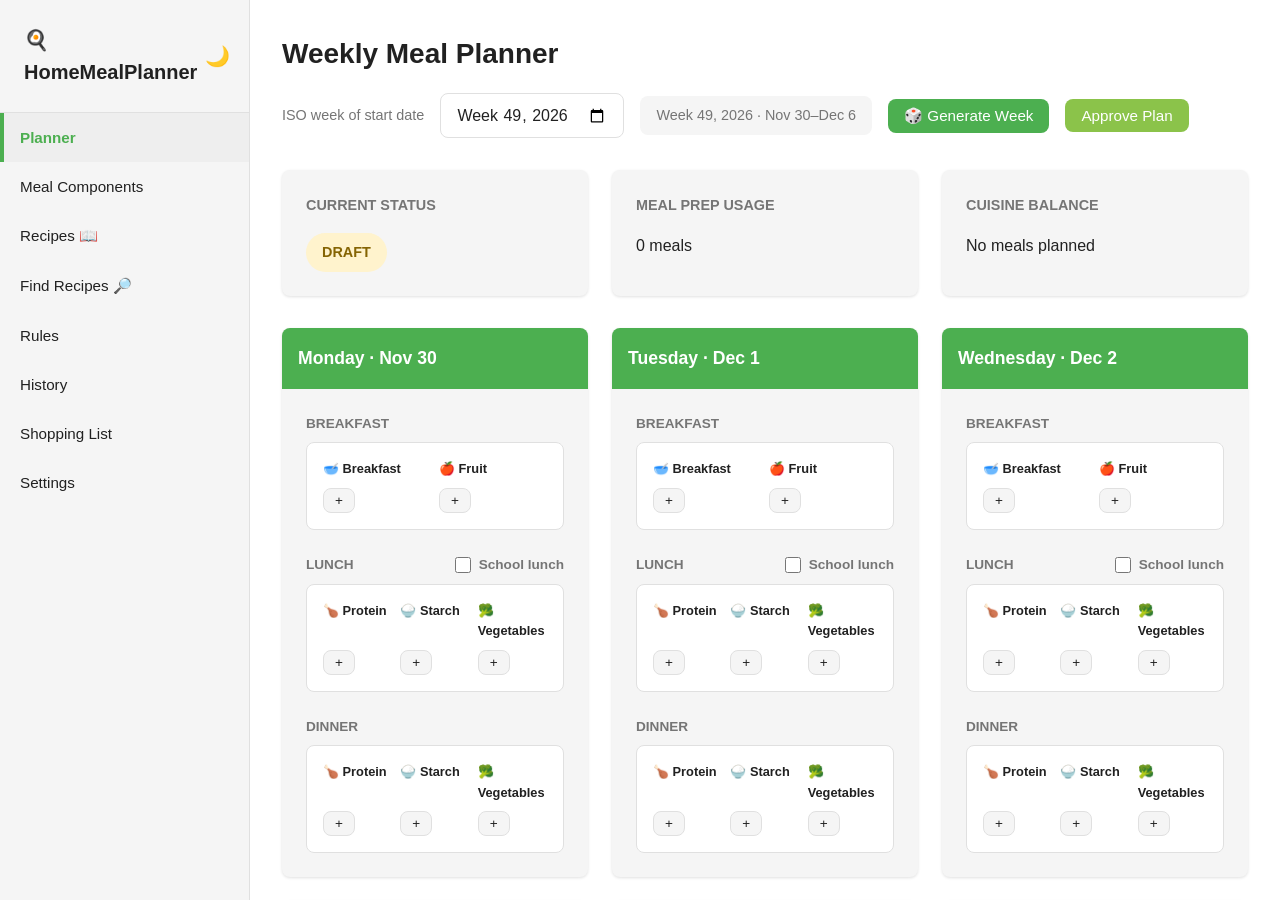
==== commit a5949bb2: "Add online recipe discovery Co-authored-by: Copilot <223556219+Copilot@users.noreply.github.com>" ====
--- a/index.html
+++ b/index.html
@@ -20,6 +20,7 @@
                 <li><button class="nav-btn active" data-page="planner">Planner</button></li>
                 <li><button class="nav-btn" data-page="meals">Meal Components</button></li>
                 <li><button class="nav-btn" data-page="recipes">Recipes 📖</button></li>
+                <li><button class="nav-btn" data-page="recipe-discovery">Find Recipes 🔎</button></li>
                 <li><button class="nav-btn" data-page="rules">Rules</button></li>
                 <li><button class="nav-btn" data-page="history">History</button></li>
                 <li><button class="nav-btn" data-page="shopping">Shopping List</button></li>
@@ -136,6 +137,58 @@
                 <div id="recipes-grid" class="meals-grid">
                     <!-- Recipe cards dynamically inserted -->
                 </div>
+            </section>
+
+            <section id="recipe-discovery-page" class="page">
+                <div class="page-header">
+                    <h2>Find Recipes</h2>
+                </div>
+                <p>Search the MyPlate.food recipe collection. Choose any options within each group; every selected group must match.</p>
+                <p class="recipe-discovery-note">Search terms are sent to MyPlate.food (20 requests per minute and 100 recipe-detail requests per day). Recipe names are sent to Wikimedia Commons to find illustrative photos, which may not show the actual recipe.</p>
+                <form id="recipe-discovery-form">
+                    <fieldset class="form-group checkbox-options">
+                        <legend>Protein</legend>
+                        <div id="discovery-protein" class="checkbox-options-grid"></div>
+                    </fieldset>
+                    <fieldset class="form-group checkbox-options">
+                        <legend>Starch</legend>
+                        <div id="discovery-starch" class="checkbox-options-grid"></div>
+                    </fieldset>
+                    <fieldset class="form-group checkbox-options">
+                        <legend>Vegetables</legend>
+                        <div id="discovery-vegetables" class="checkbox-options-grid"></div>
+                    </fieldset>
+                    <div class="form-group">
+                        <label for="discovery-ingredients">Other ingredients (comma-separated; all required):</label>
+                        <input type="text" id="discovery-ingredients" placeholder="e.g., garlic, onion">
+                    </div>
+                    <div class="recipe-discovery-filters">
+                        <div class="form-group">
+                            <label for="discovery-difficulty">Estimated difficulty:</label>
+                            <select id="discovery-difficulty">
+                                <option value="">Any</option>
+                                <option value="Easy">Easy</option>
+                                <option value="Medium">Medium</option>
+                                <option value="Hard">Hard</option>
+                            </select>
+                            <small>Estimated from the number of instruction sentences, not a cooking assessment.</small>
+                        </div>
+                        <div class="form-group">
+                            <label for="discovery-time">Time mentioned in title:</label>
+                            <select id="discovery-time">
+                                <option value="">Any</option>
+                                <option value="30">Up to 30 minutes</option>
+                                <option value="45">Up to 45 minutes</option>
+                                <option value="60">Up to 60 minutes</option>
+                            </select>
+                            <small>Approximate; recipes without a time in the title are excluded when filtering.</small>
+                        </div>
+                    </div>
+                    <button class="btn btn-primary" type="submit">Search Recipes</button>
+                </form>
+                <p id="recipe-discovery-status" role="status" aria-live="polite"></p>
+                <div id="recipe-discovery-results" class="meals-grid"></div>
+                <p class="recipe-discovery-note">Recipes from the <a href="https://myplate.food/recipes" target="_blank" rel="noopener noreferrer">USDA MyPlate Kitchen collection, preserved at MyPlate.food</a>.</p>
             </section>
 
             <!-- Rules Page -->
@@ -534,5 +587,6 @@
     <script src="js/settings.js"></script>
     <script src="js/recipes.js"></script>
     <script src="js/ui.js"></script>
+    <script src="js/recipe-search.js"></script>
 </body>
 </html>
--- a/css/styles.css
+++ b/css/styles.css
@@ -516,6 +516,30 @@
     gap: var(--spacing-lg);
 }
 
+.recipe-discovery-note {
+    margin: var(--spacing-md) 0;
+    color: var(--text-secondary);
+}
+
+.recipe-discovery-filters {
+    display: grid;
+    grid-template-columns: repeat(auto-fit, minmax(220px, 1fr));
+    gap: var(--spacing-md);
+}
+
+.recipe-discovery-card {
+    cursor: default;
+    gap: var(--spacing-sm);
+}
+
+.recipe-discovery-card .recipe-card-image {
+    margin-bottom: 0;
+}
+
+#recipe-discovery-status {
+    margin: var(--spacing-lg) 0;
+}
+
 .meal-card {
     background-color: var(--bg-secondary);
     border-radius: var(--border-radius);
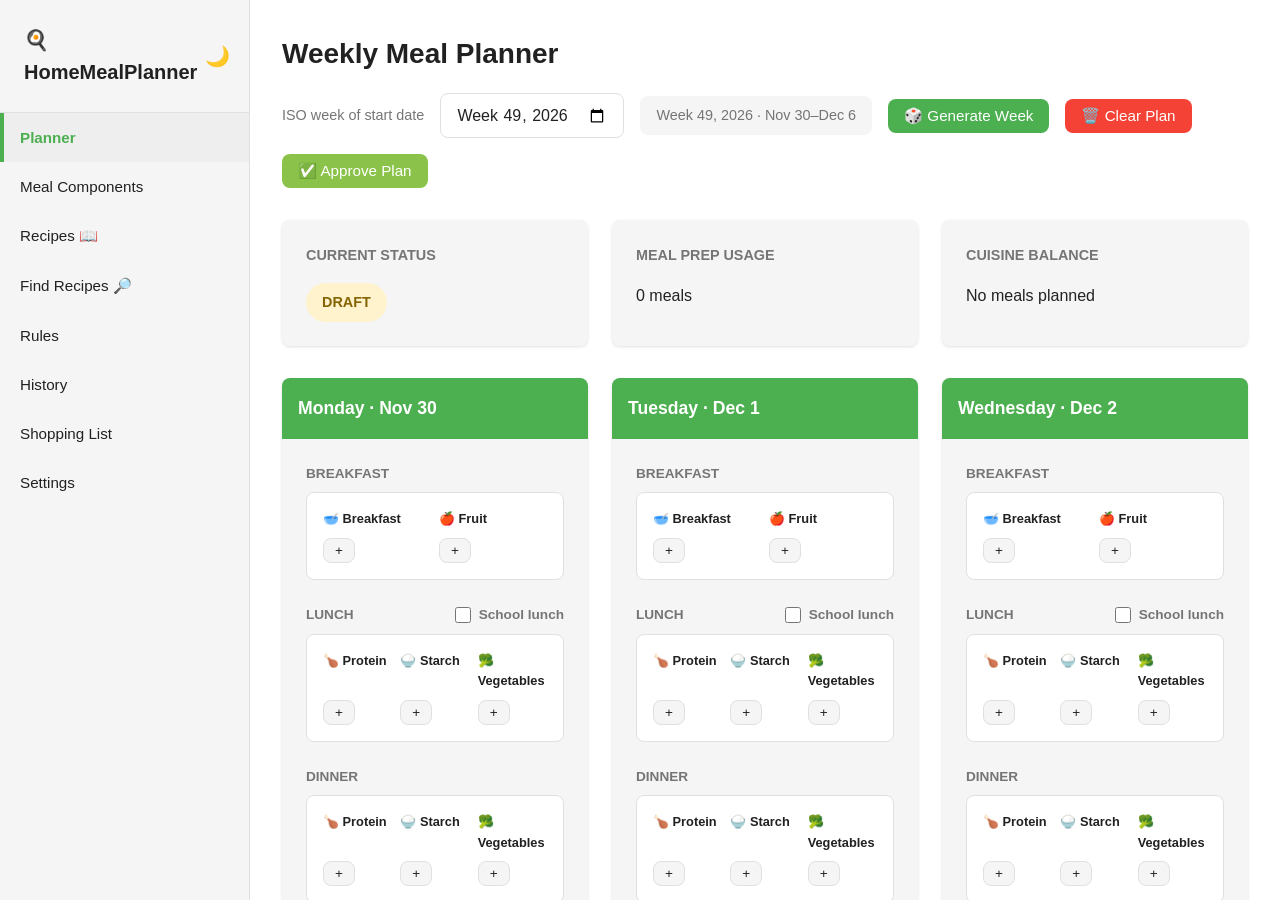
==== commit e84f14cb: "Add plan clearing and weekend components Co-authored-by: Copilot <223556219+Copilot@users.noreply.gi" ====
--- a/index.html
+++ b/index.html
@@ -38,8 +38,11 @@
                         <label class="week-select-label" for="week-selector">ISO week of start date</label>
                         <input id="week-selector" class="week-selector" type="week" aria-label="Select plan week">
                         <span id="week-display" class="week-display"></span>
+                        <span id="week-approved-badge" class="status-badge approved" hidden>Approved</span>
+                        <span id="history-edit-indicator" class="week-display" hidden>Editing history — approve to replace history for these dates</span>
                         <button id="btn-generate-week" class="btn btn-primary"><span aria-hidden="true">🎲</span> Generate Week</button>
-                        <button id="btn-approve-plan" class="btn btn-success">Approve Plan</button>
+                        <button id="btn-clear-plan" class="btn btn-danger"><span aria-hidden="true">🗑️</span> Clear Plan</button>
+                        <button id="btn-approve-plan" class="btn btn-success"><span aria-hidden="true">✅</span> Approve Plan</button>
                     </div>
                 </div>
 
@@ -159,6 +162,17 @@
                         <div id="discovery-vegetables" class="checkbox-options-grid"></div>
                     </fieldset>
                     <div class="form-group">
+                        <label for="discovery-cuisine">Cuisine keyword (optional):</label>
+                        <input type="text" id="discovery-cuisine" list="discovery-cuisine-options" maxlength="80" placeholder="e.g., Italian">
+                        <datalist id="discovery-cuisine-options">
+                            <option value="Chinese"><option value="Danish"><option value="French">
+                            <option value="Greek"><option value="Indian"><option value="Italian">
+                            <option value="Japanese"><option value="Mediterranean"><option value="Mexican">
+                            <option value="Polish"><option value="Thai">
+                        </datalist>
+                        <small>Matches the keyword in recipe titles or descriptions, not an official cuisine classification. Some relevant recipes may be missed.</small>
+                    </div>
+                    <div class="form-group">
                         <label for="discovery-ingredients">Other ingredients (comma-separated; all required):</label>
                         <input type="text" id="discovery-ingredients" placeholder="e.g., garlic, onion">
                     </div>
@@ -362,6 +376,19 @@
                     <input type="text" id="meal-protein-custom" placeholder="Or enter custom protein">
                 </div>
 
+                <div class="form-group" id="meal-pairing-group" hidden>
+                    <label>Pairings for this protein</label>
+                    <small>Choose suitable starches and vegetables for generated meals, including “No starch” or “No vegetables” if suitable. Leave a list empty to allow any item in that category. Manual planner selections are not restricted.</small>
+                    <fieldset class="checkbox-options">
+                        <legend>Suitable starches</legend>
+                        <div id="meal-pairing-starches" class="checkbox-options-grid"></div>
+                    </fieldset>
+                    <fieldset class="checkbox-options">
+                        <legend>Suitable vegetables</legend>
+                        <div id="meal-pairing-vegetables" class="checkbox-options-grid"></div>
+                    </fieldset>
+                </div>
+
                 <div class="form-group">
                     <label for="meal-difficulty">Difficulty:</label>
                     <select id="meal-difficulty">
@@ -369,6 +396,14 @@
                         <option value="Medium">Medium</option>
                         <option value="Hard">Hard</option>
                     </select>
+                </div>
+
+                <div class="form-group">
+                    <div class="checkbox-inline">
+                        <input type="checkbox" id="meal-weekend-only">
+                        <label for="meal-weekend-only">Weekend only</label>
+                    </div>
+                    <small>Automatic planning uses this component only on Saturday or Sunday. You can still add it manually on other days.</small>
                 </div>
 
                 <div class="form-group">
--- a/css/styles.css
+++ b/css/styles.css
@@ -302,6 +302,10 @@
     color: #155724;
 }
 
+#week-approved-badge[hidden] {
+    display: none;
+}
+
 /* Week View */
 .week-container {
     margin-bottom: var(--spacing-xl);
@@ -309,7 +313,7 @@
 
 .week-view {
     display: grid;
-    grid-template-columns: repeat(auto-fit, minmax(300px, 1fr));
+    grid-template-columns: repeat(auto-fit, minmax(max(300px, calc(25% - var(--spacing-lg))), 1fr));
     gap: var(--spacing-lg);
 }
 
@@ -648,6 +652,18 @@
     font-size: 0.9rem;
     color: var(--text-secondary);
     margin-bottom: var(--spacing-md);
+}
+
+.cuisine-flag {
+    width: 1.3em;
+    height: 0.975em;
+    object-fit: cover;
+    vertical-align: -0.1em;
+    margin-right: 0.3em;
+}
+
+.cuisine-home-icon {
+    margin-right: 0.3em;
 }
 
 .rule-controls {
@@ -776,6 +792,7 @@
     padding: var(--spacing-md);
     border-radius: var(--border-radius);
     font-size: 0.85rem;
+    overflow-wrap: anywhere;
 }
 
 .history-day-preview-title {
@@ -785,6 +802,7 @@
 
 .history-actions {
     display: flex;
+    flex-wrap: wrap;
     gap: var(--spacing-sm);
     margin-top: var(--spacing-md);
 }
@@ -961,7 +979,8 @@
     margin-bottom: var(--spacing-lg);
 }
 
-#meal-protein-group[hidden] {
+#meal-protein-group[hidden],
+#meal-pairing-group[hidden] {
     display: none;
 }
 
